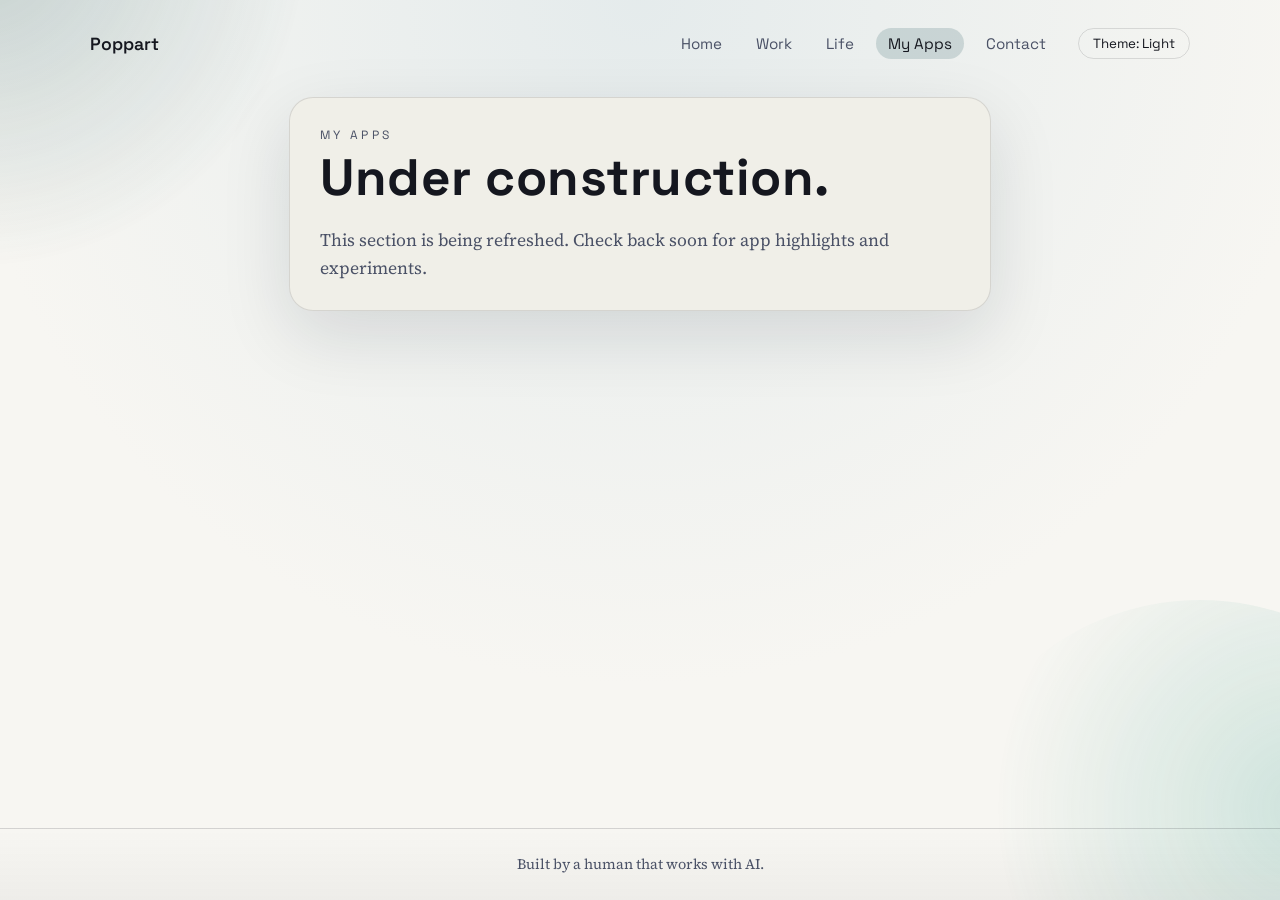
==== apps.html @ 76e59dca "feat: add new pages and update styles for improved layout and design - Created new HTML pages: apps." ====
<!doctype html>
<html lang="en">
  <head>
    <meta charset="utf-8" />
    <meta name="viewport" content="width=device-width, initial-scale=1" />
    <title>Your Name - My Apps</title>
    <meta
      name="description"
      content="Apps and experiments by Your Name."
    />
    <meta property="og:title" content="Your Name - My Apps" />
    <meta
      property="og:description"
      content="Apps, experiments, and small utilities built by Your Name."
    />
    <meta property="og:url" content="https://www.poppart.cloud/apps.html" />
    <meta property="og:type" content="website" />
    <link rel="preconnect" href="https://fonts.googleapis.com" />
    <link rel="preconnect" href="https://fonts.gstatic.com" crossorigin />
    <link
      href="https://fonts.googleapis.com/css2?family=Source+Serif+4:opsz,wght@8..60,300..600&family=Space+Grotesk:wght@400..600&display=swap"
      rel="stylesheet"
    />
    <link rel="stylesheet" href="styles.css" />
    <script src="main.js" defer></script>
  </head>
  <body>
    <a class="skip-link" href="#main">Skip to content</a>
    <div class="background">
      <div class="glow glow-one"></div>
      <div class="glow glow-two"></div>
      <div class="grain"></div>
    </div>

    <div data-include="header"></div>

    <main id="main" class="page">
      <section class="section">
        <p class="eyebrow">My Apps</p>
        <h1>Under construction.</h1>
        <p class="lede">
          This section is being refreshed. Check back soon for app highlights and experiments.
        </p>
      </section>
    </main>

    <div data-include="footer"></div>
  </body>
</html>
---- styles.css ----
:root {
  color-scheme: light;
  --ink: #15171f;
  --ink-soft: #4a5166;
  --paper: #f7f6f2;
  --paper-soft: #f0efe8;
  --accent: #275c62;
  --accent-soft: #3aa18f;
  --border: rgba(21, 23, 31, 0.12);
  --surface-tint: rgba(39, 92, 98, 0.12);
  --surface-tint-strong: rgba(39, 92, 98, 0.18);
  --glow-one: rgba(39, 92, 98, 0.35);
  --glow-two: rgba(58, 161, 143, 0.3);
  --shadow: 0 24px 70px rgba(20, 24, 40, 0.12);
  --radius-lg: 24px;
  --radius-md: 14px;
  --max-width: 1100px;
  --body-font: "Source Serif 4", "Georgia", serif;
  --display-font: "Space Grotesk", "Segoe UI", "Helvetica Neue", Arial, sans-serif;
}

[data-theme="dark"] {
  color-scheme: dark;
  --ink: #f2f4ff;
  --ink-soft: #a7adc7;
  --paper: #0a0b12;
  --paper-soft: #0f111b;
  --accent: #7e79ff;
  --accent-soft: #47d2c6;
  --border: rgba(242, 244, 255, 0.14);
  --surface-tint: rgba(126, 121, 255, 0.16);
  --surface-tint-strong: rgba(126, 121, 255, 0.24);
  --glow-one: rgba(126, 121, 255, 0.45);
  --glow-two: rgba(71, 210, 198, 0.4);
  --shadow: 0 26px 80px rgba(3, 6, 18, 0.6);
}

* {
  box-sizing: border-box;
  margin: 0;
  padding: 0;
}

body {
  font-family: var(--body-font);
  background: radial-gradient(circle at top, rgba(39, 92, 98, 0.12) 0%, var(--paper) 62%);
  color: var(--ink);
  min-height: 100vh;
  overflow-x: hidden;
  display: grid;
  grid-template-rows: auto 1fr auto;
}

a {
  color: inherit;
  text-decoration: none;
}

p {
  line-height: 1.6;
}

h1,
h2,
h3 {
  font-family: var(--display-font);
  letter-spacing: 0.01em;
}

h1 {
  font-size: clamp(2.6rem, 4vw, 3.8rem);
  margin-bottom: 16px;
}

h2 {
  font-size: 1.4rem;
  margin-bottom: 10px;
}

ul {
  list-style: none;
}

.skip-link {
  position: absolute;
  left: -999px;
  top: 12px;
  padding: 8px 14px;
  background: var(--ink);
  color: var(--paper);
  border-radius: 999px;
  z-index: 10;
}

.skip-link:focus {
  left: 16px;
}

.background {
  position: fixed;
  inset: 0;
  overflow: hidden;
  z-index: -1;
}

.glow {
  position: absolute;
  border-radius: 50%;
  opacity: 0.7;
  filter: blur(0px);
}

.glow-one {
  width: 520px;
  height: 520px;
  background: radial-gradient(circle at 30% 30%, var(--glow-one), transparent 65%);
  top: -220px;
  left: -180px;
}

.glow-two {
  width: 520px;
  height: 520px;
  background: radial-gradient(circle at 70% 40%, var(--glow-two), transparent 65%);
  bottom: -220px;
  right: -180px;
}

.grain {
  position: absolute;
  inset: 0;
  background-image: radial-gradient(rgba(255, 255, 255, 0.1) 1px, transparent 1px);
  background-size: 200px 200px;
  opacity: 0.2;
  mask-image: radial-gradient(circle at 60% 40%, rgba(0, 0, 0, 0.6), transparent 70%);
}

.site-header {
  padding: 28px 24px 12px;
}

.site-nav {
  max-width: var(--max-width);
  margin: 0 auto;
  display: flex;
  align-items: center;
  justify-content: space-between;
  gap: 24px;
}

.brand {
  font-family: var(--display-font);
  font-weight: 600;
  font-size: 1.1rem;
}

.nav-actions {
  display: flex;
  align-items: center;
  gap: 20px;
}

.nav-links {
  display: flex;
  gap: 10px;
  flex-wrap: wrap;
}

.nav-links a {
  padding: 6px 12px;
  border-radius: 999px;
  font-family: var(--display-font);
  font-size: 0.95rem;
  color: var(--ink-soft);
  transition: color 0.2s ease, background 0.2s ease;
}

.nav-links a:hover,
.nav-links a:focus-visible {
  color: var(--ink);
  background: var(--surface-tint);
}

.nav-links a[aria-current="page"] {
  color: var(--ink);
  background: var(--surface-tint-strong);
}

.theme-toggle {
  border: 1px solid var(--border);
  background: transparent;
  color: var(--ink);
  font-family: var(--display-font);
  padding: 6px 14px;
  border-radius: 999px;
  cursor: pointer;
}

.theme-toggle:hover,
.theme-toggle:focus-visible {
  border-color: rgba(39, 92, 98, 0.5);
}

.page {
  max-width: var(--max-width);
  margin: 0 auto;
  padding: 0 24px 80px;
}

.hero {
  display: grid;
  grid-template-columns: minmax(0, 1.1fr) minmax(0, 0.9fr);
  gap: 48px;
  padding: 40px 0 24px;
  animation: fade-up 0.7s ease both;
}

.hero-content {
  display: flex;
  flex-direction: column;
  gap: 18px;
}

.eyebrow {
  text-transform: uppercase;
  letter-spacing: 0.28em;
  font-family: var(--display-font);
  font-size: 0.75rem;
  color: var(--ink-soft);
}

.lede {
  font-size: 1.1rem;
  color: var(--ink-soft);
  max-width: 640px;
}

.hero-actions {
  display: flex;
  flex-wrap: wrap;
  gap: 14px;
}

.hero-chooser {
  display: grid;
  gap: 10px;
  max-width: 460px;
}

.chooser-label {
  font-family: var(--display-font);
  font-size: 0.85rem;
  text-transform: uppercase;
  letter-spacing: 0.2em;
  color: var(--ink-soft);
}

.chooser-control {
  position: relative;
  display: flex;
  align-items: center;
  gap: 10px;
  background: var(--paper-soft);
  border: 1px solid var(--border);
  border-radius: 999px;
  padding: 6px 14px;
  box-shadow: var(--shadow);
  transition: border-color 0.2s ease, box-shadow 0.2s ease;
}

.chooser-control:focus-within {
  border-color: rgba(39, 92, 98, 0.5);
  box-shadow: 0 18px 50px rgba(20, 24, 40, 0.18);
}

.chooser-trigger {
  width: 100%;
  border: none;
  background: transparent;
  color: var(--ink);
  font-family: var(--display-font);
  font-size: 0.95rem;
  padding: 8px 34px 8px 0;
  text-align: left;
  cursor: pointer;
  background-image: linear-gradient(45deg, transparent 50%, var(--ink-soft) 50%),
    linear-gradient(135deg, var(--ink-soft) 50%, transparent 50%);
  background-position: calc(100% - 18px) calc(50% - 3px), calc(100% - 12px) calc(50% - 3px);
  background-size: 6px 6px, 6px 6px;
  background-repeat: no-repeat;
}

.chooser-trigger:focus-visible {
  outline: 2px solid var(--accent);
  outline-offset: 3px;
  border-radius: 999px;
}

.chooser-menu {
  position: absolute;
  top: calc(100% + 10px);
  left: 0;
  right: 0;
  background: var(--paper-soft);
  border: 1px solid var(--border);
  border-radius: 18px;
  box-shadow: var(--shadow);
  padding: 10px;
  display: grid;
  gap: 6px;
  opacity: 0;
  transform: translateY(-6px);
  pointer-events: none;
  transition: opacity 0.2s ease, transform 0.2s ease;
}

.chooser-menu.open {
  opacity: 1;
  transform: translateY(0);
  pointer-events: auto;
}

.chooser-menu button {
  border: none;
  background: transparent;
  text-align: left;
  padding: 10px 12px;
  border-radius: 12px;
  font-family: var(--display-font);
  font-size: 0.95rem;
  color: var(--ink);
  cursor: pointer;
}

.chooser-menu button:hover,
.chooser-menu button:focus-visible {
  background: var(--surface-tint);
  outline: none;
}

.chooser-menu button[aria-selected="true"] {
  background: var(--surface-tint-strong);
}

.chooser-control select:focus {
  outline: none;
}


.button {
  display: inline-flex;
  align-items: center;
  justify-content: center;
  padding: 10px 18px;
  border-radius: 999px;
  font-family: var(--display-font);
  font-weight: 600;
  background: var(--ink);
  color: var(--paper);
  border: 1px solid transparent;
}

.button.ghost {
  background: transparent;
  color: var(--ink);
  border-color: var(--border);
}

.hero-panel {
  padding: 22px;
  border-radius: var(--radius-lg);
  background: var(--paper-soft);
  border: 1px solid var(--border);
  box-shadow: var(--shadow);
  display: flex;
  flex-direction: column;
  gap: 18px;
}

.hero-panel-header h2 {
  margin-bottom: 6px;
}

.hero-list {
  display: grid;
  gap: 16px;
}

.hero-list li {
  display: grid;
  gap: 6px;
  padding-bottom: 14px;
  border-bottom: 1px solid var(--border);
}

.hero-list li:last-child {
  border-bottom: none;
  padding-bottom: 0;
}

.hero-list strong {
  font-family: var(--display-font);
  font-size: 0.95rem;
  letter-spacing: 0.04em;
  text-transform: uppercase;
}

.hero-list span {
  color: var(--ink-soft);
}

.card {
  padding: 18px;
  border-radius: var(--radius-md);
  background: var(--paper-soft);
  border: 1px solid var(--border);
  box-shadow: var(--shadow);
}

.card p {
  color: var(--ink-soft);
}

.page-intro {
  padding: 32px 0 10px;
}

.section {
  margin-top: 26px;
  padding: 28px 30px;
  border-radius: var(--radius-lg);
  background: var(--paper-soft);
  border: 1px solid var(--border);
  box-shadow: var(--shadow);
  animation: fade-up 0.7s ease both;
}

.tabs {
  display: grid;
  gap: 22px;
}

.tab-list {
  display: flex;
  flex-wrap: wrap;
  gap: 12px;
}

.tab {
  border: 1px solid var(--border);
  background: transparent;
  color: var(--ink-soft);
  padding: 8px 18px;
  border-radius: 999px;
  font-family: var(--display-font);
  text-transform: uppercase;
  letter-spacing: 0.14em;
  font-size: 0.75rem;
  cursor: pointer;
}

.tab[aria-selected="true"] {
  background: var(--surface-tint);
  color: var(--ink);
  border-color: rgba(39, 92, 98, 0.4);
}

.tab-panel {
  display: grid;
  gap: 18px;
}

.tab-panel[hidden] {
  display: none;
}

.section-title {
  font-family: var(--display-font);
  font-size: 1.2rem;
  margin-bottom: 14px;
}

.section-lede {
  color: var(--ink-soft);
  margin-bottom: 16px;
}

.work-summary p {
  max-width: 860px;
  color: var(--ink-soft);
}

.skill-grid {
  display: grid;
  gap: 14px;
  grid-template-columns: repeat(auto-fit, minmax(220px, 1fr));
}

.skill-card {
  padding: 12px 14px;
  border-radius: 14px;
  border: 1px solid var(--border);
  background: var(--surface-tint);
  font-family: var(--display-font);
  font-size: 0.95rem;
  color: var(--ink);
}

.music-browser {
  display: grid;
  gap: 18px;
}

.music-controls {
  display: grid;
  gap: 14px;
  grid-template-columns: repeat(auto-fit, minmax(220px, 1fr));
}

.field {
  display: grid;
  gap: 8px;
  font-family: var(--display-font);
}

.field span {
  font-size: 0.8rem;
  letter-spacing: 0.16em;
  text-transform: uppercase;
  color: var(--ink-soft);
}

.field input,
.field select {
  border: 1px solid var(--border);
  background: var(--paper);
  border-radius: 12px;
  padding: 10px 12px;
  font-family: var(--display-font);
  font-size: 0.95rem;
  color: var(--ink);
}

.field input:focus,
.field select:focus {
  outline: 2px solid var(--accent);
  outline-offset: 2px;
  border-color: rgba(39, 92, 98, 0.5);
}

.music-status {
  color: var(--ink-soft);
}

.music-layout {
  display: grid;
  gap: 18px;
  grid-template-columns: minmax(0, 1.6fr) minmax(0, 0.9fr);
}

.music-table-wrap {
  border: 1px solid var(--border);
  border-radius: 16px;
  background: var(--paper);
  overflow: hidden;
}

.music-table {
  width: 100%;
  border-collapse: collapse;
  font-family: var(--display-font);
}

.music-table thead {
  background: var(--paper-soft);
}

.music-table th,
.music-table td {
  padding: 12px 14px;
  border-bottom: 1px solid var(--border);
  text-align: left;
  font-size: 0.95rem;
}

.music-table td:last-child {
  width: 26%;
}

.music-table th {
  text-transform: uppercase;
  letter-spacing: 0.12em;
  font-size: 0.75rem;
  color: var(--ink-soft);
}

.table-sort {
  border: none;
  background: transparent;
  font: inherit;
  color: inherit;
  cursor: pointer;
  text-transform: inherit;
  letter-spacing: inherit;
  font-size: inherit;
  padding: 0;
}

.sort-indicator {
  display: inline-block;
  width: 12px;
  margin-left: 6px;
  color: var(--ink-soft);
}

.music-table tbody tr:hover,
.music-table tbody tr:focus-within {
  background: var(--surface-tint);
}

.music-title-button {
  border: none;
  background: transparent;
  padding: 0;
  color: var(--ink);
  font: inherit;
  cursor: pointer;
  text-align: left;
}

.music-title-button:focus-visible {
  outline: 2px solid rgba(39, 92, 98, 0.4);
  outline-offset: 2px;
  border-radius: 6px;
}

.music-detail {
  border-radius: var(--radius-lg);
  border: 1px solid var(--border);
  background: var(--paper);
  padding: 18px;
  display: grid;
  gap: 12px;
}

.music-panel {
  border-radius: var(--radius-lg);
  border: 1px solid var(--border);
  background: var(--paper);
  padding: 18px;
  display: grid;
  gap: 12px;
}

.music-sidebar-shell {
  display: grid;
  gap: 18px;
}

.music-sidebar {
  align-self: start;
  position: sticky;
  top: 24px;
}

.music-pagination {
  display: grid;
  gap: 12px;
}

.pagination-header {
  font-family: var(--display-font);
  font-size: 0.95rem;
}

.field-inline {
  grid-template-columns: auto 1fr;
  align-items: center;
}

.field-action {
  align-content: end;
}

.pagination-controls {
  display: flex;
  align-items: center;
  justify-content: space-between;
  gap: 10px;
  font-size: 0.9rem;
  color: var(--ink-soft);
}

.music-detail-header {
  display: grid;
  gap: 4px;
}

.music-meta {
  color: var(--ink-soft);
  font-size: 0.9rem;
}

.music-audio {
  display: flex;
  flex-wrap: wrap;
  gap: 12px;
  align-items: center;
}

.music-audio audio {
  width: min(520px, 100%);
}

.music-fields {
  display: grid;
  gap: 10px;
  font-size: 0.9rem;
  color: var(--ink-soft);
}

.music-field {
  display: grid;
  gap: 4px;
}

.music-field span {
  font-family: var(--display-font);
  font-size: 0.7rem;
  text-transform: uppercase;
  letter-spacing: 0.14em;
  color: var(--ink-soft);
}

.music-sources {
  display: grid;
  gap: 8px;
  color: var(--ink-soft);
  font-size: 0.9rem;
}

.music-sources a {
  color: var(--ink);
  text-decoration: underline;
}

.section-grid {
  display: grid;
  gap: 18px;
  grid-template-columns: repeat(auto-fit, minmax(220px, 1fr));
}

.tag-list {
  display: flex;
  flex-wrap: wrap;
  gap: 10px;
}

.tag {
  padding: 6px 12px;
  border-radius: 999px;
  border: 1px solid var(--border);
  font-family: var(--display-font);
  font-size: 0.85rem;
  color: var(--ink-soft);
}

.list-stack {
  display: grid;
  gap: 12px;
}

.list-item {
  padding: 12px 14px;
  border-radius: 12px;
  border: 1px solid var(--border);
  background: var(--surface-tint);
}

.site-footer {
  padding: 24px;
  text-align: center;
  color: var(--ink-soft);
  font-size: 0.9rem;
  border-top: 1px solid var(--border);
  background: linear-gradient(transparent, rgba(21, 23, 31, 0.04));
}

@keyframes fade-up {
  from {
    opacity: 0;
    transform: translateY(12px);
  }
  to {
    opacity: 1;
    transform: translateY(0);
  }
}

@media (prefers-reduced-motion: reduce) {
  * {
    animation: none !important;
    transition: none !important;
  }
}

@media (max-width: 900px) {
  .site-nav {
    flex-direction: column;
    align-items: flex-start;
  }

  .nav-actions {
    width: 100%;
    justify-content: space-between;
    flex-wrap: wrap;
  }

  .hero {
    grid-template-columns: 1fr;
  }

  .music-layout {
    grid-template-columns: 1fr;
  }

  .music-sidebar {
    position: static;
  }
}

@media (max-width: 640px) {
  .site-header {
    padding-top: 20px;
  }

  .page {
    padding-bottom: 60px;
  }

  .section {
    padding: 22px;
  }
}
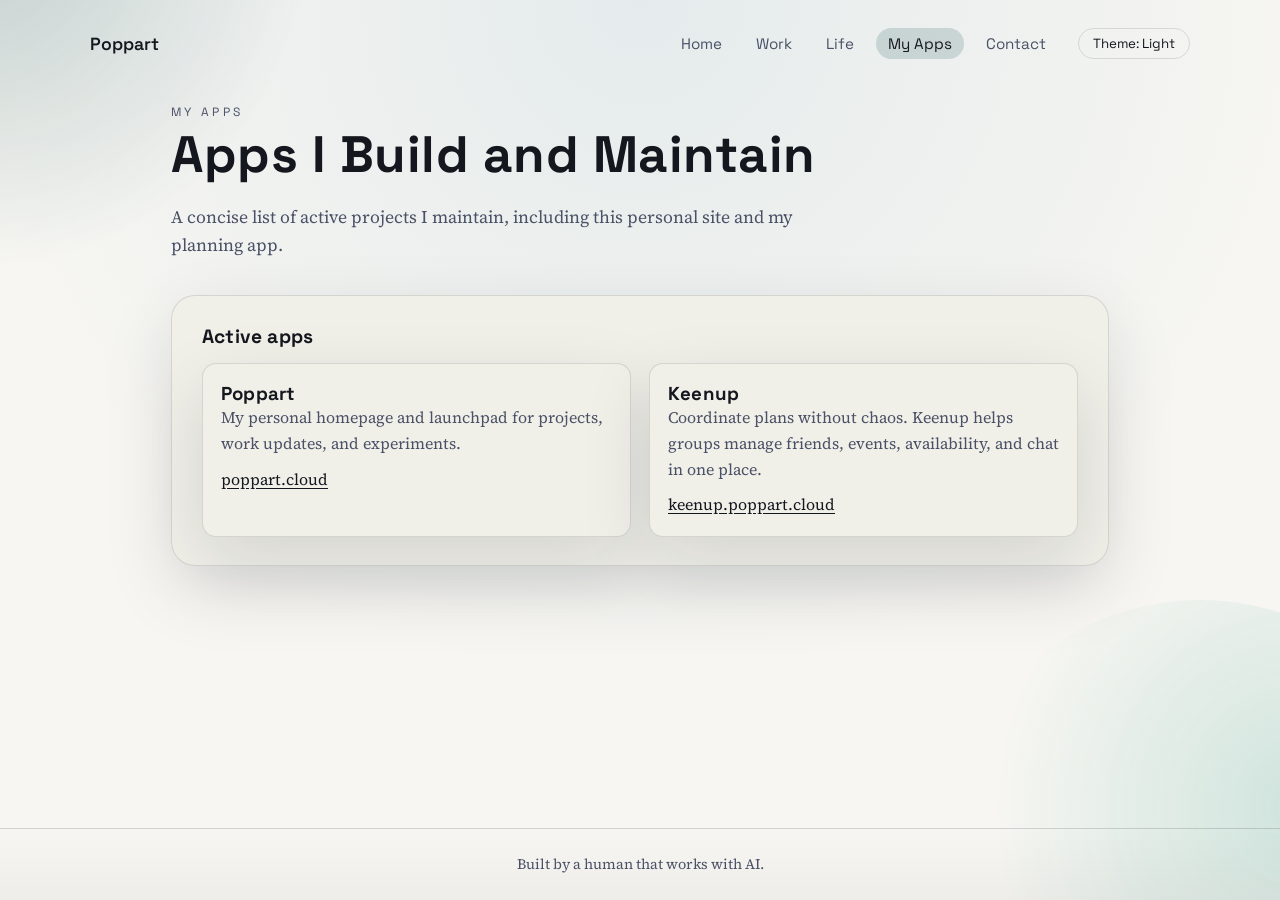
==== commit 21f48ac8: "feat: update personal references and enhance contact functionality across multiple pages" ====
--- a/apps.html
+++ b/apps.html
@@ -3,15 +3,15 @@
   <head>
     <meta charset="utf-8" />
     <meta name="viewport" content="width=device-width, initial-scale=1" />
-    <title>Your Name - My Apps</title>
+    <title>Alex - My Apps</title>
     <meta
       name="description"
-      content="Apps and experiments by Your Name."
+      content="Apps and experiments by Alex."
     />
-    <meta property="og:title" content="Your Name - My Apps" />
+    <meta property="og:title" content="Alex - My Apps" />
     <meta
       property="og:description"
-      content="Apps, experiments, and small utilities built by Your Name."
+      content="Apps, experiments, and small utilities built by Alex."
     />
     <meta property="og:url" content="https://www.poppart.cloud/apps.html" />
     <meta property="og:type" content="website" />
@@ -35,12 +35,41 @@
     <div data-include="header"></div>
 
     <main id="main" class="page">
+      <section class="page-intro">
+        <p class="eyebrow">My Apps</p>
+        <h1>Apps I Build and Maintain</h1>
+        <p class="lede">
+          A concise list of active projects I maintain, including this personal site and my
+          planning app.
+        </p>
+      </section>
+
       <section class="section">
-        <p class="eyebrow">My Apps</p>
-        <h1>Under construction.</h1>
-        <p class="lede">
-          This section is being refreshed. Check back soon for app highlights and experiments.
-        </p>
+        <h2 class="section-title">Active apps</h2>
+        <div class="section-grid">
+          <article class="card">
+            <h3>Poppart</h3>
+            <p>
+              My personal homepage and launchpad for projects, work updates, and experiments.
+            </p>
+            <p class="card-link">
+              <a href="https://poppart.cloud" target="_blank" rel="noopener">poppart.cloud</a>
+            </p>
+          </article>
+
+          <article class="card">
+            <h3>Keenup</h3>
+            <p>
+              Coordinate plans without chaos. Keenup helps groups manage friends, events,
+              availability, and chat in one place.
+            </p>
+            <p class="card-link">
+              <a href="https://keenup.poppart.cloud" target="_blank" rel="noopener"
+                >keenup.poppart.cloud</a
+              >
+            </p>
+          </article>
+        </div>
       </section>
     </main>
 
--- a/styles.css
+++ b/styles.css
@@ -132,6 +132,7 @@
   background-image: radial-gradient(rgba(255, 255, 255, 0.1) 1px, transparent 1px);
   background-size: 200px 200px;
   opacity: 0.2;
+  -webkit-mask-image: radial-gradient(circle at 60% 40%, rgba(0, 0, 0, 0.6), transparent 70%);
   mask-image: radial-gradient(circle at 60% 40%, rgba(0, 0, 0, 0.6), transparent 70%);
 }
 
@@ -419,6 +420,16 @@
 
 .card p {
   color: var(--ink-soft);
+}
+
+.card-link {
+  margin-top: 10px;
+}
+
+.card-link a {
+  color: var(--ink);
+  text-decoration: underline;
+  text-underline-offset: 3px;
 }
 
 .page-intro {
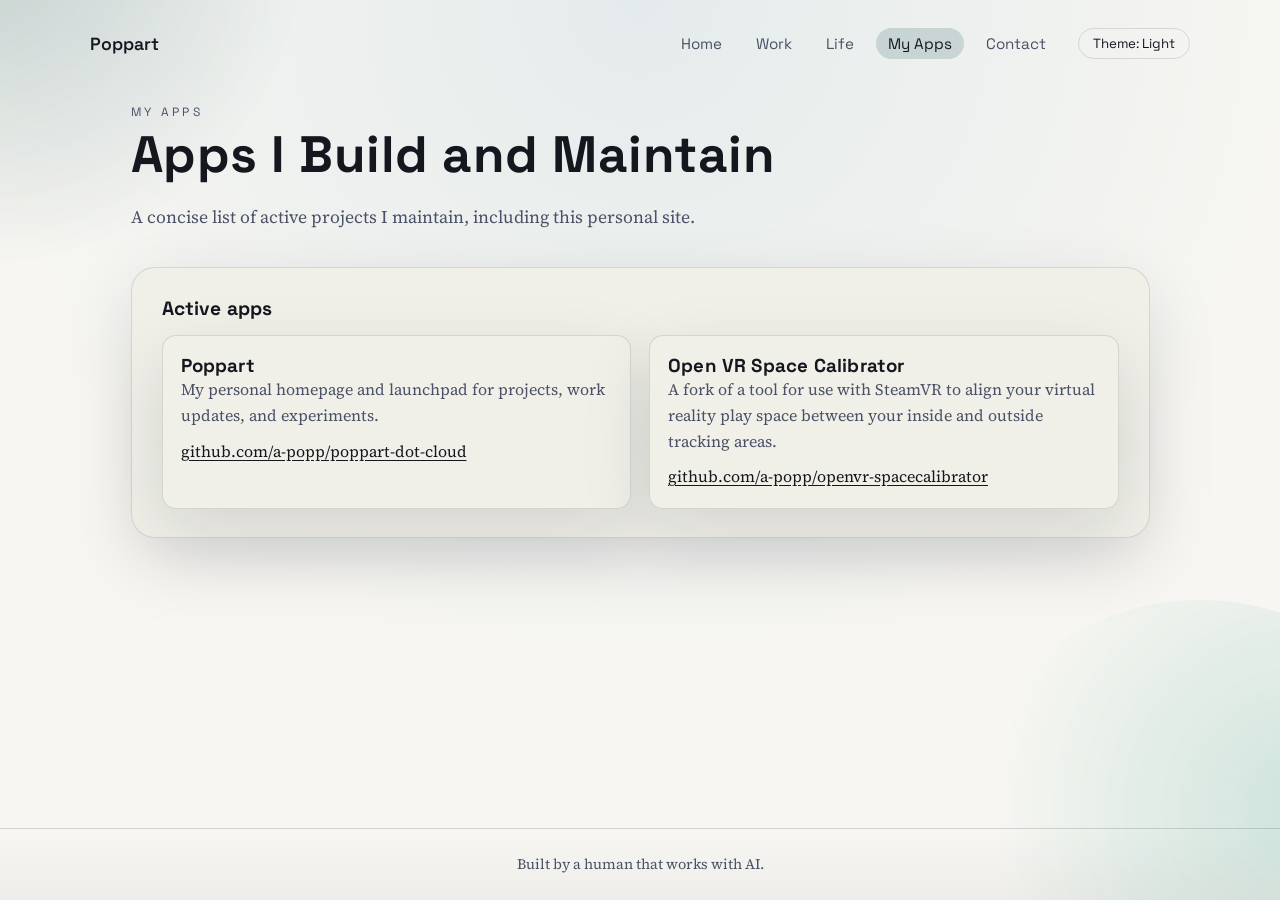
==== commit a6d68a22: "Update apps page content and add HTML escaping for security" ====
--- a/apps.html
+++ b/apps.html
@@ -39,8 +39,7 @@
         <p class="eyebrow">My Apps</p>
         <h1>Apps I Build and Maintain</h1>
         <p class="lede">
-          A concise list of active projects I maintain, including this personal site and my
-          planning app.
+          A concise list of active projects I maintain, including this personal site.
         </p>
       </section>
 
@@ -53,26 +52,23 @@
               My personal homepage and launchpad for projects, work updates, and experiments.
             </p>
             <p class="card-link">
-              <a href="https://poppart.cloud" target="_blank" rel="noopener">poppart.cloud</a>
+              <a href="https://github.com/a-popp/poppart-dot-cloud" target="_blank" rel="noopener">github.com/a-popp/poppart-dot-cloud</a>
             </p>
           </article>
 
           <article class="card">
-            <h3>Keenup</h3>
+            <h3>Open VR Space Calibrator</h3>
             <p>
-              Coordinate plans without chaos. Keenup helps groups manage friends, events,
-              availability, and chat in one place.
+              A fork of a tool for use with SteamVR to align your virtual reality play space between
+              your inside and outside tracking areas.
             </p>
             <p class="card-link">
-              <a href="https://keenup.poppart.cloud" target="_blank" rel="noopener"
-                >keenup.poppart.cloud</a
-              >
+              <a href="https://github.com/a-popp/openvr-spacecalibrator" target="_blank" rel="noopener">github.com/a-popp/openvr-spacecalibrator</a>
             </p>
           </article>
         </div>
       </section>
     </main>
-
     <div data-include="footer"></div>
   </body>
 </html>
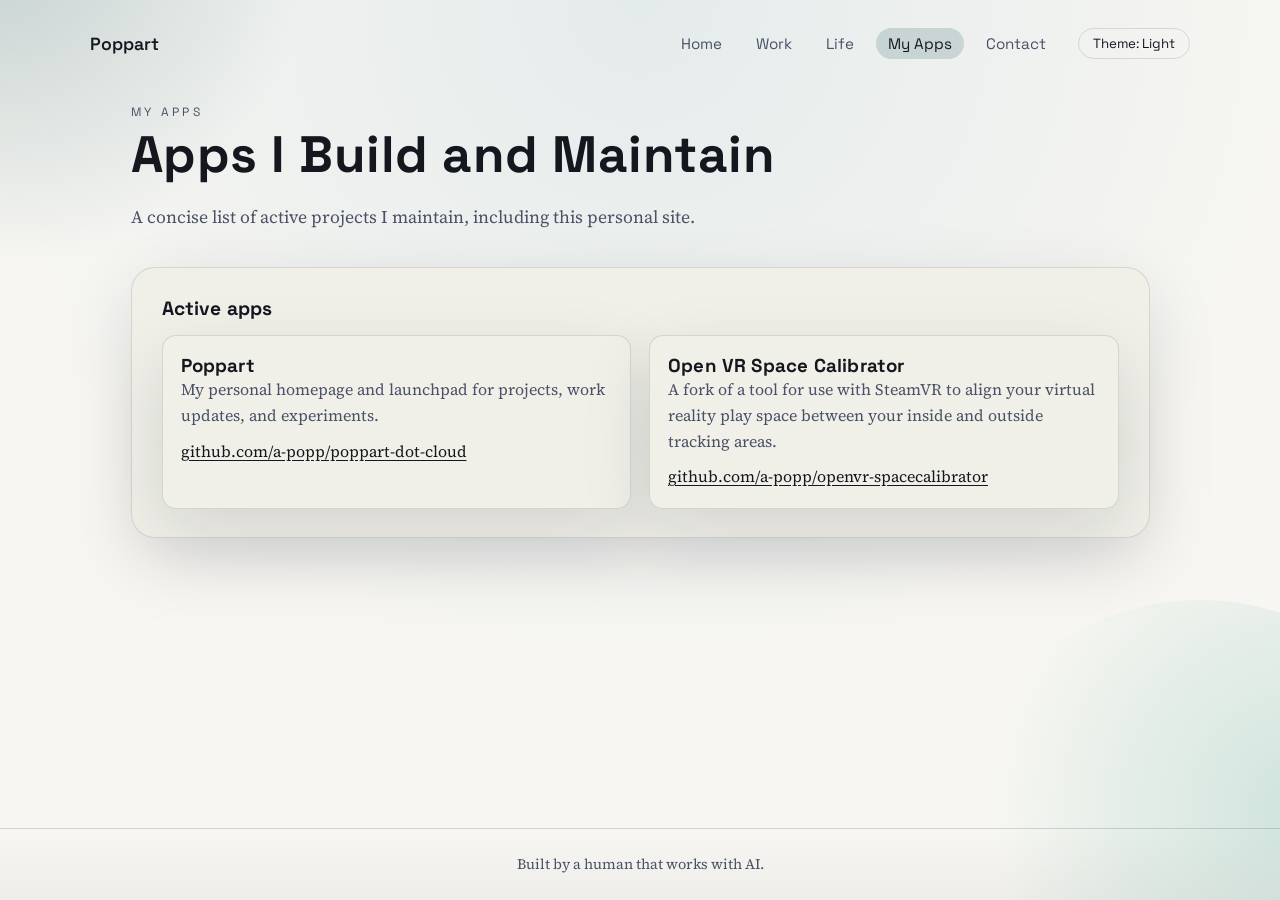
==== commit 288ebbd7: "feat: add theme flash prevention and improve accessibility across all pages - Add inline script to a" ====
--- a/apps.html
+++ b/apps.html
@@ -22,6 +22,22 @@
       rel="stylesheet"
     />
     <link rel="stylesheet" href="styles.css" />
+    <script>
+      // Set the theme before first paint to avoid flashing the wrong theme.
+      (function () {
+        var theme = null;
+        try {
+          theme = localStorage.getItem("theme");
+        } catch (e) {}
+        if (theme !== "dark" && theme !== "light") {
+          theme =
+            window.matchMedia && window.matchMedia("(prefers-color-scheme: dark)").matches
+              ? "dark"
+              : "light";
+        }
+        document.documentElement.setAttribute("data-theme", theme);
+      })();
+    </script>
     <script src="main.js" defer></script>
   </head>
   <body>
--- a/styles.css
+++ b/styles.css
@@ -6,6 +6,7 @@
   --paper-soft: #f0efe8;
   --accent: #275c62;
   --accent-soft: #3aa18f;
+  --accent-ring: rgba(39, 92, 98, 0.5);
   --border: rgba(21, 23, 31, 0.12);
   --surface-tint: rgba(39, 92, 98, 0.12);
   --surface-tint-strong: rgba(39, 92, 98, 0.18);
@@ -27,6 +28,7 @@
   --paper-soft: #0f111b;
   --accent: #7e79ff;
   --accent-soft: #47d2c6;
+  --accent-ring: rgba(126, 121, 255, 0.55);
   --border: rgba(242, 244, 255, 0.14);
   --surface-tint: rgba(126, 121, 255, 0.16);
   --surface-tint-strong: rgba(126, 121, 255, 0.24);
@@ -43,7 +45,7 @@
 
 body {
   font-family: var(--body-font);
-  background: radial-gradient(circle at top, rgba(39, 92, 98, 0.12) 0%, var(--paper) 62%);
+  background: radial-gradient(circle at top, var(--surface-tint) 0%, var(--paper) 62%);
   color: var(--ink);
   min-height: 100vh;
   overflow-x: hidden;
@@ -107,7 +109,6 @@
   position: absolute;
   border-radius: 50%;
   opacity: 0.7;
-  filter: blur(0px);
 }
 
 .glow-one {
@@ -199,7 +200,7 @@
 
 .theme-toggle:hover,
 .theme-toggle:focus-visible {
-  border-color: rgba(39, 92, 98, 0.5);
+  border-color: var(--accent-ring);
 }
 
 .page {
@@ -234,12 +235,6 @@
   font-size: 1.1rem;
   color: var(--ink-soft);
   max-width: 640px;
-}
-
-.hero-actions {
-  display: flex;
-  flex-wrap: wrap;
-  gap: 14px;
 }
 
 .hero-chooser {
@@ -270,7 +265,7 @@
 }
 
 .chooser-control:focus-within {
-  border-color: rgba(39, 92, 98, 0.5);
+  border-color: var(--accent-ring);
   box-shadow: 0 18px 50px rgba(20, 24, 40, 0.18);
 }
 
@@ -343,11 +338,6 @@
   background: var(--surface-tint-strong);
 }
 
-.chooser-control select:focus {
-  outline: none;
-}
-
-
 .button {
   display: inline-flex;
   align-items: center;
@@ -473,7 +463,7 @@
 .tab[aria-selected="true"] {
   background: var(--surface-tint);
   color: var(--ink);
-  border-color: rgba(39, 92, 98, 0.4);
+  border-color: var(--accent-ring);
 }
 
 .tab-panel {
@@ -556,7 +546,7 @@
 .field select:focus {
   outline: 2px solid var(--accent);
   outline-offset: 2px;
-  border-color: rgba(39, 92, 98, 0.5);
+  border-color: var(--accent-ring);
 }
 
 .music-status {
@@ -640,7 +630,7 @@
 }
 
 .music-title-button:focus-visible {
-  outline: 2px solid rgba(39, 92, 98, 0.4);
+  outline: 2px solid var(--accent-ring);
   outline-offset: 2px;
   border-radius: 6px;
 }
@@ -761,33 +751,6 @@
   grid-template-columns: repeat(auto-fit, minmax(220px, 1fr));
 }
 
-.tag-list {
-  display: flex;
-  flex-wrap: wrap;
-  gap: 10px;
-}
-
-.tag {
-  padding: 6px 12px;
-  border-radius: 999px;
-  border: 1px solid var(--border);
-  font-family: var(--display-font);
-  font-size: 0.85rem;
-  color: var(--ink-soft);
-}
-
-.list-stack {
-  display: grid;
-  gap: 12px;
-}
-
-.list-item {
-  padding: 12px 14px;
-  border-radius: 12px;
-  border: 1px solid var(--border);
-  background: var(--surface-tint);
-}
-
 .site-footer {
   padding: 24px;
   text-align: center;
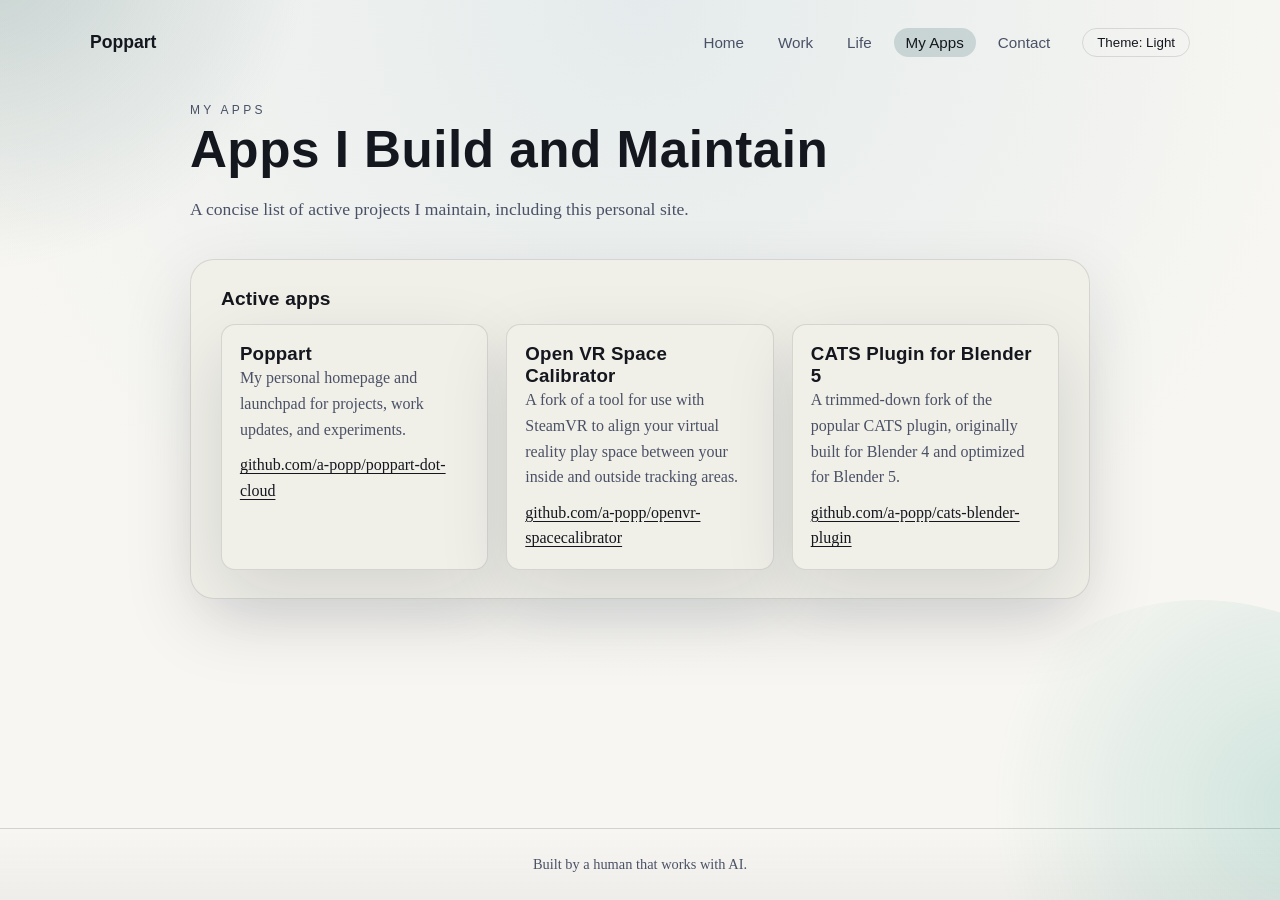
==== commit 0ef68e70: "feat: make pages self-contained and improve site metadata and security - Inline shared header and fo" ====
--- a/apps.html
+++ b/apps.html
@@ -3,11 +3,18 @@
   <head>
     <meta charset="utf-8" />
     <meta name="viewport" content="width=device-width, initial-scale=1" />
+    <meta
+      http-equiv="Content-Security-Policy"
+      content="default-src 'self'; script-src 'self'; style-src 'self' https://fonts.googleapis.com; font-src https://fonts.gstatic.com; img-src 'self'; connect-src 'self' https://poppart.outsystemscloud.com; media-src 'self' data:; object-src 'none'; base-uri 'self'; form-action 'none'"
+    />
     <title>Alex - My Apps</title>
     <meta
       name="description"
       content="Apps and experiments by Alex."
     />
+    <meta name="theme-color" media="(prefers-color-scheme: light)" content="#f7f6f2" />
+    <meta name="theme-color" media="(prefers-color-scheme: dark)" content="#0a0b12" />
+    <link rel="canonical" href="https://www.poppart.cloud/apps.html" />
     <meta property="og:title" content="Alex - My Apps" />
     <meta
       property="og:description"
@@ -15,6 +22,8 @@
     />
     <meta property="og:url" content="https://www.poppart.cloud/apps.html" />
     <meta property="og:type" content="website" />
+    <meta property="og:image" content="https://www.poppart.cloud/og-image.png" />
+    <link rel="icon" href="favicon.svg" type="image/svg+xml" />
     <link rel="preconnect" href="https://fonts.googleapis.com" />
     <link rel="preconnect" href="https://fonts.gstatic.com" crossorigin />
     <link
@@ -22,22 +31,7 @@
       rel="stylesheet"
     />
     <link rel="stylesheet" href="styles.css" />
-    <script>
-      // Set the theme before first paint to avoid flashing the wrong theme.
-      (function () {
-        var theme = null;
-        try {
-          theme = localStorage.getItem("theme");
-        } catch (e) {}
-        if (theme !== "dark" && theme !== "light") {
-          theme =
-            window.matchMedia && window.matchMedia("(prefers-color-scheme: dark)").matches
-              ? "dark"
-              : "light";
-        }
-        document.documentElement.setAttribute("data-theme", theme);
-      })();
-    </script>
+    <script src="theme.js"></script>
     <script src="main.js" defer></script>
   </head>
   <body>
@@ -48,7 +42,24 @@
       <div class="grain"></div>
     </div>
 
-    <div data-include="header"></div>
+    <!-- Shared header — duplicated across pages; keep in sync -->
+    <header class="site-header">
+      <nav class="site-nav" aria-label="Primary">
+        <a class="brand" href="index.html">Poppart</a>
+        <div class="nav-actions">
+          <div class="nav-links">
+            <a href="index.html">Home</a>
+            <a href="work.html">Work</a>
+            <a href="life.html">Life</a>
+            <a href="apps.html">My Apps</a>
+            <a href="contact.html">Contact</a>
+          </div>
+          <button class="theme-toggle" type="button" data-theme-toggle aria-pressed="false">
+            <span>Theme</span>
+          </button>
+        </div>
+      </nav>
+    </header>
 
     <main id="main" class="page">
       <section class="page-intro">
@@ -82,9 +93,22 @@
               <a href="https://github.com/a-popp/openvr-spacecalibrator" target="_blank" rel="noopener">github.com/a-popp/openvr-spacecalibrator</a>
             </p>
           </article>
+          <article class="card">
+            <h3>CATS Plugin for Blender 5</h3>
+            <p>
+              A trimmed-down fork of the popular CATS plugin, originally built for Blender 4 and
+              optimized for Blender 5.
+            </p>
+            <p class="card-link">
+              <a href="https://github.com/a-popp/cats-blender-plugin" target="_blank" rel="noopener">github.com/a-popp/cats-blender-plugin</a>
+            </p>
+          </article>
         </div>
       </section>
     </main>
-    <div data-include="footer"></div>
+    <!-- Shared footer — duplicated across pages; keep in sync -->
+    <footer class="site-footer">
+      <p>Built by a human that works with AI.</p>
+    </footer>
   </body>
 </html>
--- a/styles.css
+++ b/styles.css
@@ -272,7 +272,7 @@
 .chooser-trigger {
   width: 100%;
   border: none;
-  background: transparent;
+  background-color: transparent;
   color: var(--ink);
   font-family: var(--display-font);
   font-size: 0.95rem;
@@ -306,36 +306,29 @@
   gap: 6px;
   opacity: 0;
   transform: translateY(-6px);
-  pointer-events: none;
-  transition: opacity 0.2s ease, transform 0.2s ease;
+  visibility: hidden;
+  transition: opacity 0.2s ease, transform 0.2s ease, visibility 0.2s;
 }
 
 .chooser-menu.open {
   opacity: 1;
   transform: translateY(0);
-  pointer-events: auto;
-}
-
-.chooser-menu button {
-  border: none;
-  background: transparent;
-  text-align: left;
+  visibility: visible;
+}
+
+.chooser-menu a {
+  display: block;
   padding: 10px 12px;
   border-radius: 12px;
   font-family: var(--display-font);
   font-size: 0.95rem;
   color: var(--ink);
-  cursor: pointer;
-}
-
-.chooser-menu button:hover,
-.chooser-menu button:focus-visible {
+}
+
+.chooser-menu a:hover,
+.chooser-menu a:focus-visible {
   background: var(--surface-tint);
   outline: none;
-}
-
-.chooser-menu button[aria-selected="true"] {
-  background: var(--surface-tint-strong);
 }
 
 .button {
@@ -345,10 +338,12 @@
   padding: 10px 18px;
   border-radius: 999px;
   font-family: var(--display-font);
+  font-size: 0.95rem;
   font-weight: 600;
   background: var(--ink);
   color: var(--paper);
   border: 1px solid transparent;
+  cursor: pointer;
 }
 
 .button.ghost {
@@ -563,7 +558,7 @@
   border: 1px solid var(--border);
   border-radius: 16px;
   background: var(--paper);
-  overflow: hidden;
+  overflow-x: auto;
 }
 
 .music-table {
@@ -635,15 +630,7 @@
   border-radius: 6px;
 }
 
-.music-detail {
-  border-radius: var(--radius-lg);
-  border: 1px solid var(--border);
-  background: var(--paper);
-  padding: 18px;
-  display: grid;
-  gap: 12px;
-}
-
+.music-detail,
 .music-panel {
   border-radius: var(--radius-lg);
   border: 1px solid var(--border);
